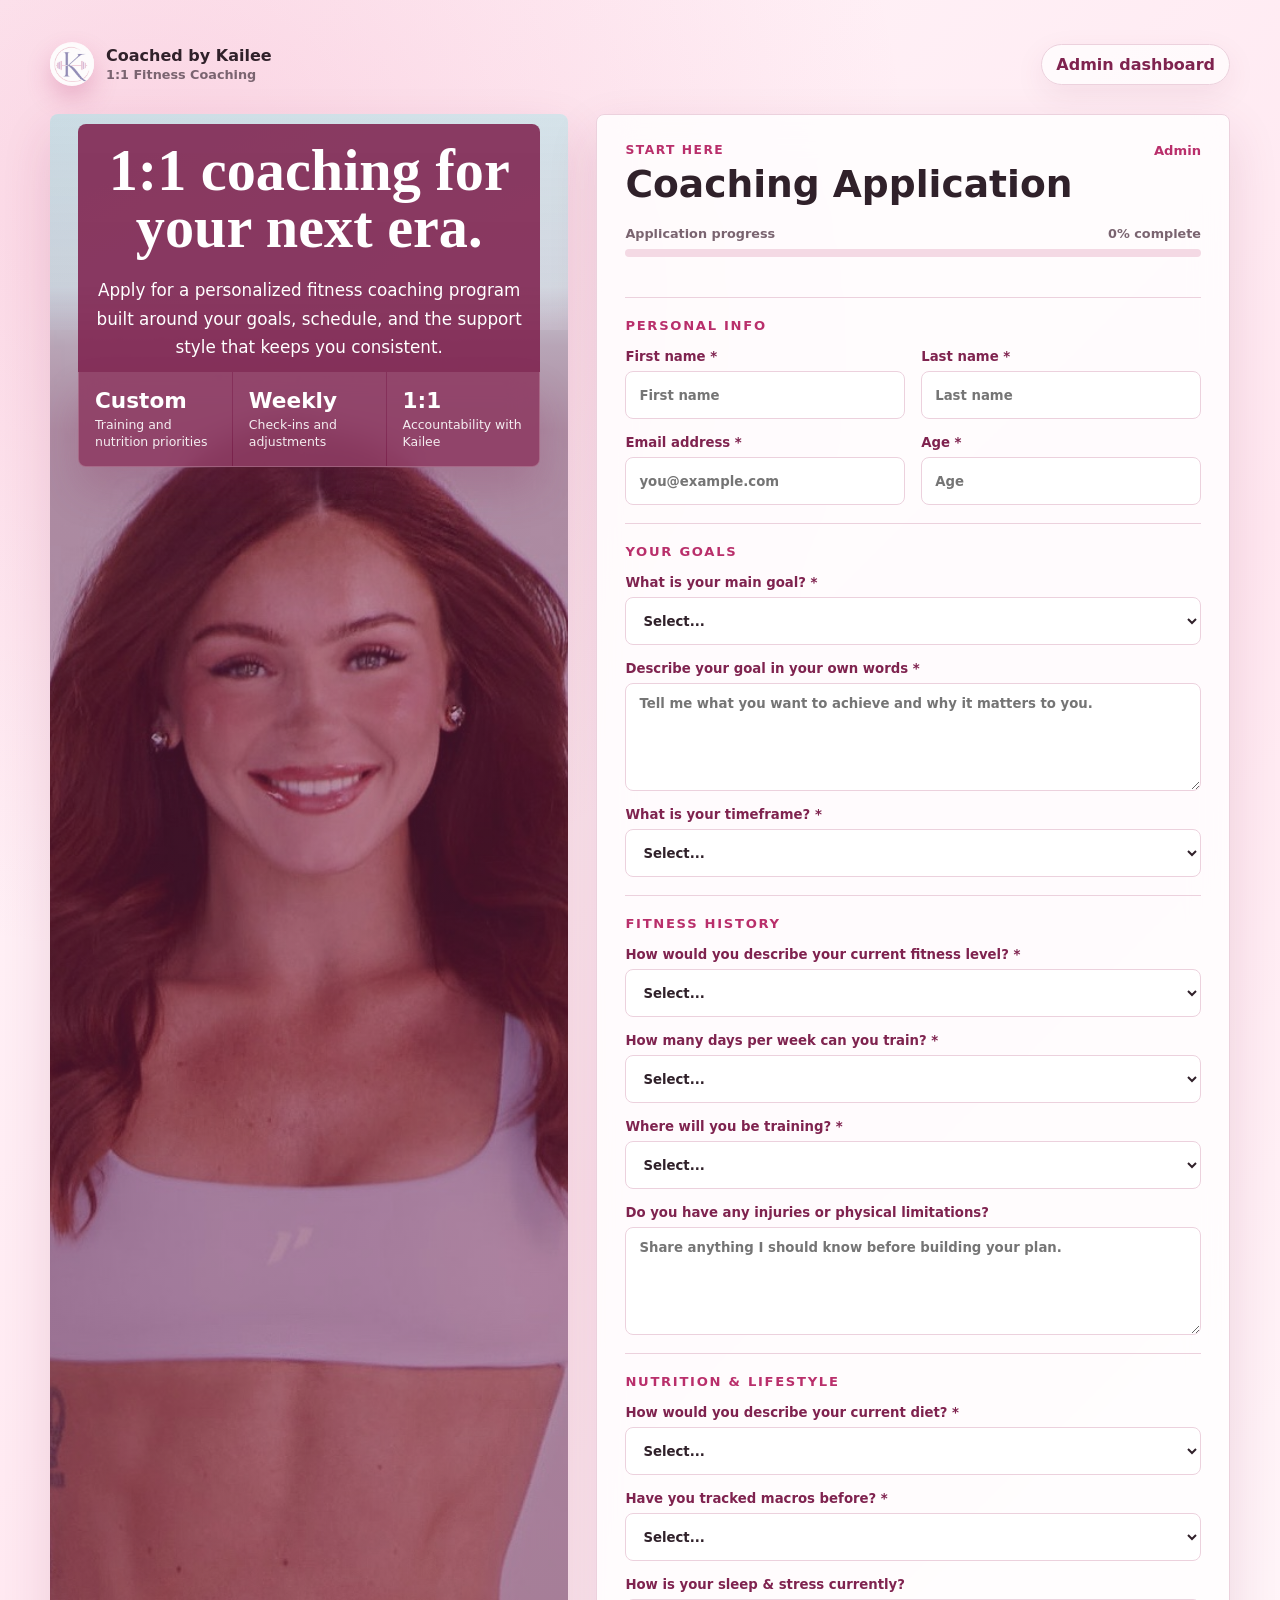
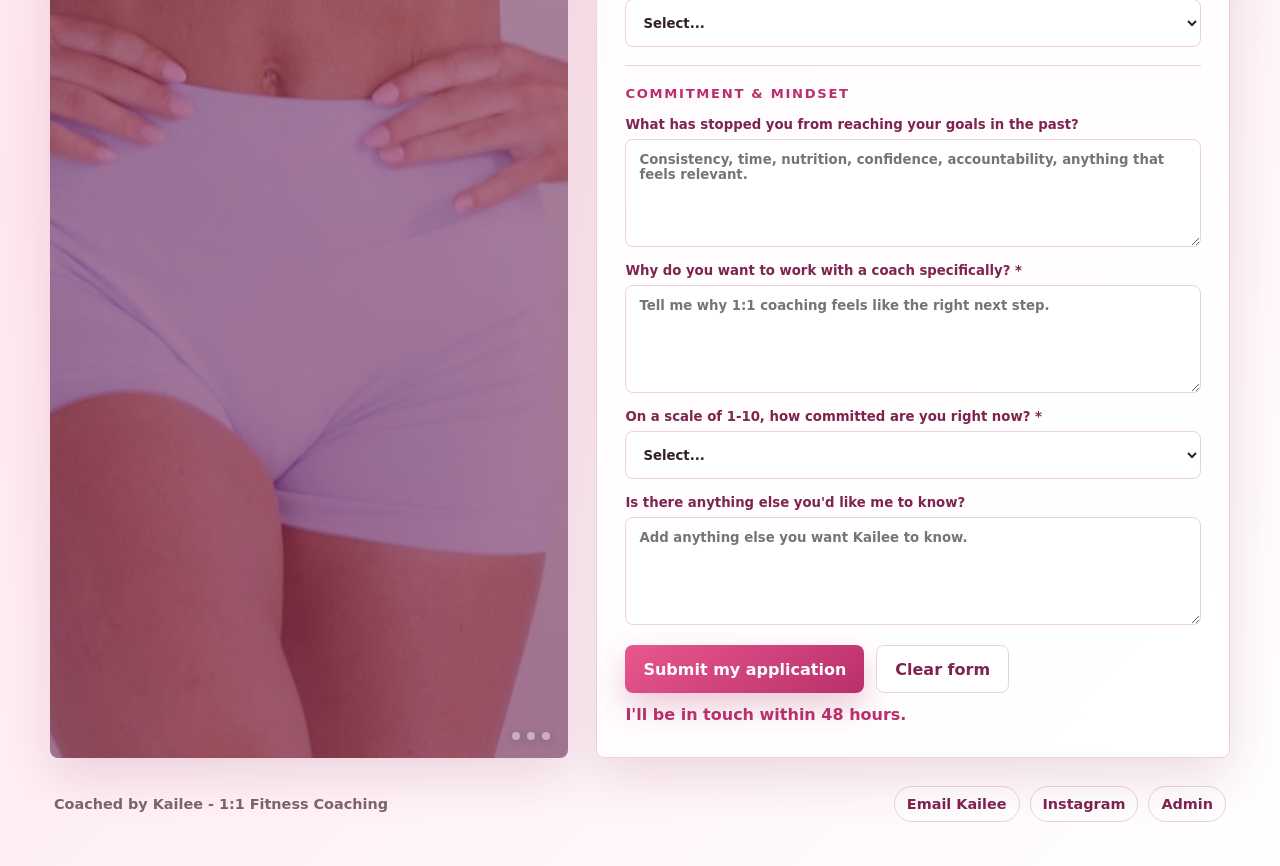
==== index.html @ aae5cdfd "Add Coached by Kailee logo" ====
<!doctype html>
<html lang="en">
  <head>
    <meta charset="utf-8">
    <meta name="viewport" content="width=device-width, initial-scale=1">
    <title>Coached by Kailee | 1:1 Coaching Application</title>
    <link rel="icon" type="image/png" href="assets/coached-by-kailee-logo.png">
    <style>
      :root {
        color-scheme: light;
        --ink: #30212a;
        --muted: #7a6470;
        --line: #ecd1dd;
        --paper: #fff8fb;
        --white: #ffffff;
        --petal: #ffe7f0;
        --pink: #e9578e;
        --rose: #b92f6b;
        --berry: #7f234f;
        --mint: #d8f2e6;
        --shadow: 0 20px 50px rgba(127, 35, 79, 0.14);
        --studio-bg: linear-gradient(145deg, #cbdce4 0%, #eef4f8 48%, #e8e7ec 100%);
        --sidebar-photo: url("23018F0E-C387-4765-A971-AF0089E464F9.jpeg");
      }

      * {
        box-sizing: border-box;
      }

      body {
        margin: 0;
        min-height: 100vh;
        color: var(--ink);
        font-family: Inter, ui-sans-serif, system-ui, -apple-system, BlinkMacSystemFont, "Segoe UI", sans-serif;
        background:
          radial-gradient(circle at 12% 8%, rgba(233, 87, 142, 0.22), transparent 30%),
          linear-gradient(135deg, #fff8fb 0%, #ffe7f0 48%, #fff 100%);
      }

      button,
      input,
      select,
      textarea {
        font: inherit;
      }

      button {
        cursor: pointer;
      }

      .shell {
        width: min(1180px, calc(100% - 32px));
        margin: 0 auto;
        padding: 28px 0 44px;
      }

      .topbar {
        display: flex;
        align-items: center;
        justify-content: space-between;
        gap: 16px;
        padding: 14px 0 28px;
      }

      .brand {
        display: flex;
        align-items: center;
        gap: 12px;
        font-weight: 800;
        letter-spacing: 0;
      }

      .brand-mark {
        width: 44px;
        height: 44px;
        border-radius: 50%;
        background: rgba(255, 255, 255, 0.82);
        box-shadow: 0 12px 24px rgba(185, 47, 107, 0.25);
        object-fit: contain;
      }

      .brand small {
        display: block;
        margin-top: 2px;
        color: var(--muted);
        font-size: 0.8rem;
        font-weight: 600;
      }

      .dashboard-link {
        display: inline-flex;
        align-items: center;
        text-decoration: none;
        border: 1px solid var(--line);
        border-radius: 999px;
        padding: 10px 14px;
        color: var(--berry);
        background: rgba(255, 255, 255, 0.72);
        font-weight: 700;
        box-shadow: 0 10px 30px rgba(127, 35, 79, 0.08);
      }

      .hero {
        display: grid;
        grid-template-columns: 0.9fr 1.1fr;
        gap: 28px;
        align-items: stretch;
      }

      .intro {
        position: relative;
        display: flex;
        min-height: 620px;
        flex-direction: column;
        justify-content: flex-start;
        align-items: stretch;
        overflow: hidden;
        border-radius: 8px;
        padding: 10px 28px 28px;
        color: white;
        background: var(--studio-bg);
        box-shadow: var(--shadow);
        --sidebar-copy-height: 244px;
      }

      .intro::before {
        position: absolute;
        inset: 0;
        z-index: 2;
        content: "";
        background:
          linear-gradient(
            rgba(127, 35, 79, 0) 0%,
            rgba(127, 35, 79, 0.08) calc(var(--sidebar-copy-height) - 72px),
            rgba(127, 35, 79, 0.3) calc(var(--sidebar-copy-height) - 12px),
            rgba(127, 35, 79, 0.44) calc(var(--sidebar-copy-height) + 72px),
            rgba(127, 35, 79, 0.56) 100%
          );
        pointer-events: none;
      }

      .sidebar-gallery {
        position: absolute;
        inset: calc(var(--sidebar-copy-height) - 28px) 0 0;
        z-index: 1;
        background:
          linear-gradient(to bottom, #e6eef3 0, rgba(230, 238, 243, 0.88) 34px, rgba(230, 238, 243, 0) 118px),
          var(--studio-bg);
      }

      .sidebar-gallery img {
        position: absolute;
        inset: 0;
        width: 100%;
        height: 100%;
        object-fit: cover;
        object-position: center center;
        display: block;
        opacity: 0;
        background: var(--studio-bg);
      }

      .sidebar-gallery img:nth-child(1) {
        object-fit: cover;
        object-position: center 62%;
        opacity: 1;
        animation: galleryFadeFirst 24s infinite;
      }

      .sidebar-gallery img:nth-child(2) {
        object-fit: cover;
        object-position: center 62%;
        animation: galleryFadeSecond 24s infinite;
      }

      .sidebar-gallery img:nth-child(3) {
        object-position: 68% center;
        animation: galleryFadeThird 24s infinite;
      }

      .slide-dots {
        position: absolute;
        right: 18px;
        bottom: 18px;
        z-index: 3;
        display: flex;
        gap: 7px;
      }

      .slide-dots span {
        width: 8px;
        height: 8px;
        border-radius: 999px;
        background: rgba(255, 255, 255, 0.42);
        box-shadow: 0 2px 8px rgba(48, 33, 42, 0.24);
      }

      .slide-dots span:nth-child(1) {
        animation: dotOne 24s infinite;
      }

      .slide-dots span:nth-child(2) {
        animation: dotTwo 24s infinite;
      }

      .slide-dots span:nth-child(3) {
        animation: dotThree 24s infinite;
      }

      @keyframes galleryFadeFirst {
        0%,
        30% {
          opacity: 1;
        }

        36%,
        96% {
          opacity: 0;
        }

        99%,
        100% {
          opacity: 1;
        }
      }

      @keyframes galleryFadeSecond {
        0%,
        30% {
          opacity: 0;
        }

        36%,
        62% {
          opacity: 1;
        }

        68%,
        100% {
          opacity: 0;
        }
      }

      @keyframes galleryFadeThird {
        0%,
        64% {
          opacity: 0;
        }

        70%,
        96% {
          opacity: 1;
        }

        99%,
        100% {
          opacity: 0;
        }
      }

      @keyframes dotOne {
        0%,
        30%,
        100% {
          background: white;
          transform: scale(1.2);
        }

        36%,
        96% {
          background: rgba(255, 255, 255, 0.42);
          transform: scale(1);
        }
      }

      @keyframes dotTwo {
        0%,
        30%,
        68%,
        100% {
          background: rgba(255, 255, 255, 0.42);
          transform: scale(1);
        }

        36%,
        62% {
          background: white;
          transform: scale(1.2);
        }
      }

      @keyframes dotThree {
        0%,
        64%,
        99%,
        100% {
          background: rgba(255, 255, 255, 0.42);
          transform: scale(1);
        }

        70%,
        96% {
          background: white;
          transform: scale(1.2);
        }
      }

      .intro > :not(.sidebar-gallery):not(.slide-dots) {
        position: relative;
        z-index: 3;
      }

      .intro-copy {
        width: 100%;
        margin: 0;
        border-radius: 8px 8px 0 0;
        padding: 18px 18px 10px;
        background: rgba(127, 35, 79, 0.88);
        opacity: 1;
        text-align: center;
      }

      .intro h1 {
        max-width: 500px;
        margin: 0 auto;
        font-family: Georgia, "Times New Roman", serif;
        font-size: clamp(2.15rem, 4.55vw, 4.35rem);
        line-height: 0.98;
        letter-spacing: 0;
      }

      .intro p {
        max-width: 520px;
        margin: 20px auto 0;
        font-size: 1.05rem;
        line-height: 1.7;
      }

      .intro-stat {
        display: grid;
        grid-template-columns: repeat(3, 1fr);
        gap: 1px;
        margin-top: 0;
        overflow: hidden;
        border: 1px solid rgba(255, 255, 255, 0.28);
        border-top: 0;
        border-radius: 0 0 8px 8px;
        background: rgba(127, 35, 79, 0.88);
        backdrop-filter: blur(14px);
        box-shadow: 0 24px 40px rgba(127, 35, 79, 0.2);
      }

      .intro-stat div {
        min-width: 0;
        padding: 16px;
        background: rgba(255, 255, 255, 0.1);
      }

      .intro-stat strong {
        display: block;
        font-size: 1.35rem;
      }

      .intro-stat span {
        display: block;
        margin-top: 4px;
        font-size: 0.78rem;
        line-height: 1.35;
        opacity: 0.9;
      }

      .panel {
        border: 1px solid var(--line);
        border-radius: 8px;
        background: rgba(255, 255, 255, 0.82);
        box-shadow: var(--shadow);
        backdrop-filter: blur(18px);
      }

      .form-panel {
        padding: 28px;
      }

      .panel-heading {
        display: flex;
        align-items: flex-start;
        justify-content: space-between;
        gap: 16px;
        margin-bottom: 22px;
      }

      h2 {
        margin: 0;
        font-size: clamp(1.6rem, 3vw, 2.35rem);
        line-height: 1.05;
        letter-spacing: 0;
      }

      .eyebrow {
        margin: 0 0 8px;
        color: var(--rose);
        font-size: 0.77rem;
        font-weight: 800;
        letter-spacing: 0.12em;
        text-transform: uppercase;
      }

      .count-pill {
        min-width: 96px;
        border-radius: 999px;
        padding: 10px 12px;
        color: var(--berry);
        background: var(--petal);
        text-align: center;
        font-size: 0.85rem;
        font-weight: 800;
        white-space: nowrap;
      }

      .admin-link {
        color: var(--rose);
        font-size: 0.82rem;
        font-weight: 850;
        text-decoration: none;
      }

      .admin-link:hover,
      .admin-link:focus-visible {
        color: var(--berry);
        outline: none;
      }

      .progress-wrap {
        display: grid;
        gap: 8px;
        margin-bottom: 22px;
      }

      .progress-meta {
        display: flex;
        align-items: center;
        justify-content: space-between;
        gap: 12px;
        color: var(--muted);
        font-size: 0.8rem;
        font-weight: 800;
      }

      .progress-track {
        overflow: hidden;
        height: 8px;
        border-radius: 999px;
        background: #f4d9e4;
      }

      .progress-fill {
        width: 0%;
        height: 100%;
        border-radius: inherit;
        background: linear-gradient(145deg, var(--pink), var(--berry));
        transition: width 0.2s ease;
      }

      form {
        display: grid;
        gap: 18px;
      }

      .grid {
        display: grid;
        grid-template-columns: repeat(2, minmax(0, 1fr));
        gap: 16px;
      }

      label {
        display: grid;
        gap: 7px;
        color: var(--berry);
        font-size: 0.83rem;
        font-weight: 800;
      }

      fieldset {
        display: grid;
        gap: 7px;
        min-width: 0;
        margin: 0;
        border: 0;
        padding: 0;
      }

      legend {
        padding: 0;
        color: var(--berry);
        font-size: 0.83rem;
        font-weight: 800;
      }

      input,
      select,
      textarea {
        width: 100%;
        min-height: 48px;
        border: 1px solid var(--line);
        border-radius: 8px;
        padding: 12px 13px;
        color: var(--ink);
        background: rgba(255, 255, 255, 0.92);
        outline: none;
        transition: border-color 0.18s ease, box-shadow 0.18s ease, background 0.18s ease;
      }

      textarea {
        min-height: 108px;
        resize: vertical;
      }

      input:focus,
      select:focus,
      textarea:focus {
        border-color: var(--pink);
        background: white;
        box-shadow: 0 0 0 4px rgba(233, 87, 142, 0.14);
      }

      .field-wide {
        grid-column: 1 / -1;
      }

      .form-section {
        display: grid;
        gap: 16px;
        border-top: 1px solid var(--line);
        padding-top: 20px;
      }

      .form-section:first-child {
        border-top: 0;
        padding-top: 0;
      }

      .section-title {
        margin: 0;
        color: var(--rose);
        font-size: 0.82rem;
        font-weight: 900;
        letter-spacing: 0.13em;
        text-transform: uppercase;
      }

      .helper {
        margin-top: -2px;
        color: var(--muted);
        font-size: 0.78rem;
        font-weight: 650;
        line-height: 1.45;
      }

      .choices {
        display: grid;
        grid-template-columns: repeat(3, minmax(0, 1fr));
        gap: 10px;
      }

      .choice {
        position: relative;
      }

      .choice input {
        position: absolute;
        opacity: 0;
        pointer-events: none;
      }

      .choice span {
        display: flex;
        min-height: 48px;
        align-items: center;
        justify-content: center;
        border: 1px solid var(--line);
        border-radius: 8px;
        padding: 10px;
        color: var(--muted);
        background: white;
        text-align: center;
        font-size: 0.9rem;
        font-weight: 800;
      }

      .choice input:checked + span {
        border-color: var(--pink);
        color: var(--berry);
        background: var(--petal);
        box-shadow: inset 0 0 0 1px var(--pink);
      }

      .actions {
        display: flex;
        flex-wrap: wrap;
        align-items: center;
        gap: 12px;
        margin-top: 2px;
      }

      .primary,
      .secondary,
      .danger {
        display: inline-flex;
        min-height: 48px;
        align-items: center;
        justify-content: center;
        border-radius: 8px;
        padding: 0 18px;
        font-weight: 850;
      }

      .primary {
        border: 0;
        color: white;
        background: linear-gradient(145deg, var(--pink), var(--rose));
        box-shadow: 0 14px 30px rgba(185, 47, 107, 0.25);
      }

      .secondary {
        border: 1px solid var(--line);
        color: var(--berry);
        background: white;
      }

      .danger {
        border: 1px solid #efb8c8;
        color: #9b1b49;
        background: #fff0f5;
      }

      .status {
        min-height: 24px;
        color: var(--rose);
        font-weight: 800;
      }

      .success-box {
        display: none;
        border: 1px solid #b9e6cd;
        border-radius: 8px;
        padding: 20px;
        color: #2f6148;
        background: #effaf4;
        font-weight: 800;
        line-height: 1.5;
      }

      .success-box.is-visible {
        display: block;
      }

      .success-box h3 {
        margin: 0 0 8px;
        color: #214c37;
        font-size: 1.35rem;
      }

      .success-box p {
        margin: 0 0 14px;
      }

      .form-panel form.is-submitted .progress-wrap,
      .form-panel form.is-submitted .form-section,
      .form-panel form.is-submitted .actions,
      .form-panel form.is-submitted .mobile-submit {
        display: none;
      }

      .mobile-submit {
        display: none;
      }

      .tracker {
        margin-top: 30px;
        padding: 24px;
      }

      .tracker-head {
        display: flex;
        flex-wrap: wrap;
        align-items: center;
        justify-content: space-between;
        gap: 14px;
        margin-bottom: 16px;
      }

      .table-wrap {
        overflow-x: auto;
        border: 1px solid var(--line);
        border-radius: 8px;
        background: white;
      }

      table {
        width: 100%;
        min-width: 820px;
        border-collapse: collapse;
      }

      th,
      td {
        border-bottom: 1px solid var(--line);
        padding: 13px 14px;
        text-align: left;
        vertical-align: top;
      }

      th {
        color: var(--berry);
        background: #fff2f7;
        font-size: 0.78rem;
        letter-spacing: 0.08em;
        text-transform: uppercase;
      }

      td {
        color: var(--muted);
        font-size: 0.92rem;
      }

      td strong {
        color: var(--ink);
      }

      tr:last-child td {
        border-bottom: 0;
      }

      .empty {
        padding: 26px;
        color: var(--muted);
        text-align: center;
      }

      .tag {
        display: inline-flex;
        align-items: center;
        border-radius: 999px;
        padding: 5px 9px;
        color: #2f6148;
        background: var(--mint);
        font-size: 0.78rem;
        font-weight: 800;
      }

      .site-footer {
        display: flex;
        flex-wrap: wrap;
        align-items: center;
        justify-content: space-between;
        gap: 14px;
        padding: 28px 4px 0;
        color: var(--muted);
        font-size: 0.9rem;
        font-weight: 650;
      }

      .footer-links {
        display: flex;
        flex-wrap: wrap;
        gap: 10px;
      }

      .footer-links a {
        border: 1px solid var(--line);
        border-radius: 999px;
        padding: 9px 12px;
        color: var(--berry);
        background: rgba(255, 255, 255, 0.72);
        text-decoration: none;
        font-weight: 800;
      }

      .footer-links a:hover,
      .footer-links a:focus-visible {
        border-color: var(--pink);
        background: var(--petal);
        outline: none;
      }

      @media (max-width: 920px) {
        .hero {
          grid-template-columns: 1fr;
        }

        .intro {
          min-height: 520px;
          background-position: center top;
        }
      }

      @media (max-width: 680px) {
        .shell {
          width: min(100% - 22px, 1180px);
          padding-top: 16px;
        }

        .topbar,
        .panel-heading {
          align-items: stretch;
          flex-direction: column;
        }

        .intro,
        .form-panel,
        .tracker {
          padding: 20px;
        }

        .intro {
          min-height: 660px;
          padding: 10px 14px 16px;
          --sidebar-copy-height: 126px;
        }

        .intro::before {
          background:
            linear-gradient(
              rgba(127, 35, 79, 0) 0%,
              rgba(127, 35, 79, 0.1) calc(var(--sidebar-copy-height) - 64px),
              rgba(127, 35, 79, 0.32) calc(var(--sidebar-copy-height) - 8px),
              rgba(127, 35, 79, 0.44) calc(var(--sidebar-copy-height) + 74px),
              rgba(127, 35, 79, 0.56) 100%
            );
        }

        .sidebar-gallery {
          inset: var(--sidebar-copy-height) 0 0;
        }

        .sidebar-gallery img:nth-child(1),
        .sidebar-gallery img:nth-child(2) {
          object-position: center 58%;
        }

        .sidebar-gallery img:nth-child(3) {
          object-position: 68% center;
        }

        .intro h1 {
          font-size: clamp(1.35rem, 6.8vw, 1.9rem);
        }

        .intro p {
          display: none;
        }

        .intro-copy {
          padding: 10px 10px 8px;
        }

        .intro-stat {
          grid-template-columns: repeat(3, minmax(0, 1fr));
        }

        .intro-stat div {
          padding: 6px 5px;
        }

        .intro-stat strong {
          font-size: 0.82rem;
        }

        .intro-stat span {
          font-size: 0.54rem;
          line-height: 1.25;
        }

        .grid,
        .choices {
          grid-template-columns: 1fr;
        }

        .dashboard-link,
        .primary,
        .secondary,
        .danger {
          width: 100%;
        }

        .actions {
          align-items: stretch;
          flex-direction: column;
          margin-bottom: 0;
          padding-bottom: 132px;
        }

        .actions .primary {
          display: none;
        }

        .mobile-submit {
          position: fixed;
          right: 12px;
          bottom: 12px;
          left: 12px;
          z-index: 20;
          display: block;
          border: 1px solid rgba(255, 255, 255, 0.68);
          border-radius: 8px;
          padding: 10px;
          background: rgba(255, 248, 251, 0.88);
          box-shadow: 0 18px 40px rgba(127, 35, 79, 0.24);
          backdrop-filter: blur(16px);
        }

        .mobile-submit .primary {
          width: 100%;
        }

        body {
          padding-bottom: 128px;
        }
      }
    </style>
  </head>
  <body>
    <main class="shell">
      <header class="topbar">
        <div class="brand" aria-label="Coached by Kailee">
          <img class="brand-mark" src="assets/coached-by-kailee-logo.png" alt="">
          <div>
            Coached by Kailee
            <small>1:1 Fitness Coaching</small>
          </div>
        </div>
        <a class="dashboard-link" href="https://coachedbykailee.com/admin.html">Admin dashboard</a>
      </header>

      <section class="hero">
        <div class="intro">
          <div class="sidebar-gallery" aria-hidden="true">
            <img src="23018F0E-C387-4765-A971-AF0089E464F9.jpeg?v=4" alt="">
            <img src="B91FA611-296E-4251-AECA-33967FCD6DC5.JPG?v=4" alt="">
            <img src="18431ACF-DB34-4725-9BEA-4AE688268D74.jpeg?v=4" alt="">
          </div>
          <div class="slide-dots" aria-hidden="true">
            <span></span>
            <span></span>
            <span></span>
          </div>
          <div class="intro-copy">
            <h1>1:1 coaching for your next era.</h1>
            <p>
              Apply for a personalized fitness coaching program built around your goals,
              schedule, and the support style that keeps you consistent.
            </p>
          </div>

          <div class="intro-stat" aria-label="Program highlights">
            <div>
              <strong>Custom</strong>
              <span>Training and nutrition priorities</span>
            </div>
            <div>
              <strong>Weekly</strong>
              <span>Check-ins and adjustments</span>
            </div>
            <div>
              <strong>1:1</strong>
              <span>Accountability with Kailee</span>
            </div>
          </div>
        </div>

        <section class="panel form-panel" aria-labelledby="form-title">
          <div class="panel-heading">
            <div>
              <p class="eyebrow">Start here</p>
              <h2 id="form-title">Coaching Application</h2>
            </div>
            <a class="admin-link" href="https://coachedbykailee.com/admin.html">Admin</a>
          </div>

          <form id="application-form">
            <div class="success-box" data-success>
              <h3>Application received.</h3>
              <p>Thank you for applying. Kailee will review your application and be in touch within 48 hours.</p>
              <button class="secondary" type="button" data-new-application>Submit another application</button>
            </div>

            <div class="progress-wrap" aria-label="Application completion">
              <div class="progress-meta">
                <span>Application progress</span>
                <span data-progress-label>0% complete</span>
              </div>
              <div class="progress-track" aria-hidden="true">
                <div class="progress-fill" data-progress-fill></div>
              </div>
            </div>

            <section class="form-section" aria-labelledby="personal-info">
              <h3 class="section-title" id="personal-info">Personal info</h3>
              <div class="grid">
                <label>
                  First name *
                  <input name="firstName" autocomplete="given-name" required placeholder="First name">
                </label>
                <label>
                  Last name *
                  <input name="lastName" autocomplete="family-name" required placeholder="Last name">
                </label>
                <label>
                  Email address *
                  <input name="email" type="email" autocomplete="email" required placeholder="you@example.com">
                </label>
                <label>
                  Age *
                  <input name="age" type="number" min="13" max="100" required placeholder="Age">
                </label>
              </div>
            </section>

            <section class="form-section" aria-labelledby="your-goals">
              <h3 class="section-title" id="your-goals">Your goals</h3>
              <label>
                What is your main goal? *
                <select name="mainGoal" required>
                  <option value="">Select...</option>
                  <option>Build muscle & tone up</option>
                  <option>Lose body fat</option>
                  <option>Body recomposition</option>
                  <option>Improve overall fitness & health</option>
                  <option>Other</option>
                </select>
              </label>

              <label>
                Describe your goal in your own words *
                <textarea name="goalDescription" required placeholder="Tell me what you want to achieve and why it matters to you."></textarea>
              </label>

              <label>
                What is your timeframe? *
                <select name="timeframe" required>
                  <option value="">Select...</option>
                  <option>1-3 months</option>
                  <option>3-6 months</option>
                  <option>6-12 months</option>
                  <option>Long-term lifestyle change</option>
                </select>
              </label>
            </section>

            <section class="form-section" aria-labelledby="fitness-history">
              <h3 class="section-title" id="fitness-history">Fitness history</h3>
              <label>
                How would you describe your current fitness level? *
                <select name="fitnessLevel" required>
                  <option value="">Select...</option>
                  <option>Complete beginner</option>
                  <option>Some experience (less than 1 year)</option>
                  <option>Intermediate (1-3 years)</option>
                  <option>Advanced (3+ years)</option>
                </select>
              </label>

              <label>
                How many days per week can you train? *
                <select name="trainingDays" required>
                  <option value="">Select...</option>
                  <option>2 days</option>
                  <option>3 days</option>
                  <option>4 days</option>
                  <option>5 days</option>
                  <option>6+ days</option>
                </select>
              </label>

              <label>
                Where will you be training? *
                <select name="trainingLocation" required>
                  <option value="">Select...</option>
                  <option>Gym</option>
                  <option>Home (with equipment)</option>
                  <option>Home (no equipment)</option>
                  <option>Mix of gym & home</option>
                </select>
              </label>

              <label>
                Do you have any injuries or physical limitations?
                <textarea name="limitations" placeholder="Share anything I should know before building your plan."></textarea>
              </label>
            </section>

            <section class="form-section" aria-labelledby="nutrition-lifestyle">
              <h3 class="section-title" id="nutrition-lifestyle">Nutrition & lifestyle</h3>
              <label>
                How would you describe your current diet? *
                <select name="diet" required>
                  <option value="">Select...</option>
                  <option>No restrictions</option>
                  <option>Vegetarian</option>
                  <option>Vegan</option>
                  <option>Gluten free</option>
                  <option>Other dietary restrictions</option>
                </select>
              </label>

              <label>
                Have you tracked macros before? *
                <select name="macros" required>
                  <option value="">Select...</option>
                  <option>Yes, I'm comfortable with it</option>
                  <option>I've tried but need guidance</option>
                  <option>No, never tried it</option>
                </select>
              </label>

              <label>
                How is your sleep & stress currently?
                <select name="sleepStress">
                  <option value="">Select...</option>
                  <option>Great - well rested & low stress</option>
                  <option>Average - could be better</option>
                  <option>Poor - sleep deprived or high stress</option>
                </select>
              </label>
            </section>

            <section class="form-section" aria-labelledby="commitment-mindset">
              <h3 class="section-title" id="commitment-mindset">Commitment & mindset</h3>
              <label>
                What has stopped you from reaching your goals in the past?
                <textarea name="pastObstacles" placeholder="Consistency, time, nutrition, confidence, accountability, anything that feels relevant."></textarea>
              </label>

              <label>
                Why do you want to work with a coach specifically? *
                <textarea name="coachReason" required placeholder="Tell me why 1:1 coaching feels like the right next step."></textarea>
              </label>

              <label>
                On a scale of 1-10, how committed are you right now? *
                <select name="commitment" required>
                  <option value="">Select...</option>
                  <option>10 - fully committed, ready to go</option>
                  <option>8-9 - very committed</option>
                  <option>6-7 - motivated but have some doubts</option>
                  <option>Below 6 - still considering</option>
                </select>
              </label>

              <label>
                Is there anything else you'd like me to know?
                <textarea name="additionalNotes" placeholder="Add anything else you want Kailee to know."></textarea>
              </label>
            </section>

            <div class="actions">
              <button class="primary" type="submit">Submit my application</button>
              <button class="secondary" type="reset">Clear form</button>
              <span class="status" role="status" aria-live="polite">I'll be in touch within 48 hours.</span>
            </div>

            <div class="mobile-submit">
              <button class="primary" type="submit">Submit my application</button>
            </div>
          </form>
        </section>
      </section>

      <footer class="site-footer">
        <span>Coached by Kailee - 1:1 Fitness Coaching</span>
        <div class="footer-links">
          <a href="mailto:Kailee.Mcdonald05@gmail.com?subject=Coached%20by%20Kailee%20Application">Email Kailee</a>
          <a href="https://www.instagram.com/kaileekmcdonald/" target="_blank" rel="noopener noreferrer">Instagram</a>
          <a href="https://coachedbykailee.com/admin.html">Admin</a>
        </div>
      </footer>
    </main>

    <script>
      const supabaseUrl = "https://ibpdrosleqwixhojkgzi.supabase.co";
      const supabaseKey = "eyJhbGciOiJIUzI1NiIsInR5cCI6IkpXVCJ9.eyJpc3MiOiJzdXBhYmFzZSIsInJlZiI6ImlicGRyb3NsZXF3aXhob2prZ3ppIiwicm9sZSI6ImFub24iLCJpYXQiOjE3ODAyMjUxOTAsImV4cCI6MjA5NTgwMTE5MH0.k5rcH3I8Eoi8K85d7qFNMeiX0blvUGFHQBWPPYJJlcY";
      const form = document.querySelector("#application-form");
      const statusText = document.querySelector(".status");
      const successBox = document.querySelector("[data-success]");
      const submitButtons = form.querySelectorAll('button[type="submit"]');
      const progressFill = document.querySelector("[data-progress-fill]");
      const progressLabel = document.querySelector("[data-progress-label]");
      const newApplicationButton = document.querySelector("[data-new-application]");
      const submissionEndpoint = "https://formsubmit.co/ajax/Kailee.Mcdonald05@gmail.com";

      const fields = [
        "firstName",
        "lastName",
        "email",
        "age",
        "mainGoal",
        "goalDescription",
        "timeframe",
        "fitnessLevel",
        "trainingDays",
        "trainingLocation",
        "limitations",
        "diet",
        "macros",
        "sleepStress",
        "pastObstacles",
        "coachReason",
        "commitment",
        "additionalNotes"
      ];

      function applicantName(application) {
        return `${application.firstName || ""} ${application.lastName || ""}`.trim() || application.name || "";
      }

      function updateProgress() {
        const requiredFields = Array.from(form.querySelectorAll("[required]"));
        const completedFields = requiredFields.filter((field) => {
          if (field.type === "radio") {
            return form.querySelector(`[name="${field.name}"]:checked`);
          }

          return field.value.trim() !== "";
        });
        const percent = requiredFields.length
          ? Math.round((completedFields.length / requiredFields.length) * 100)
          : 0;

        progressFill.style.width = `${percent}%`;
        progressLabel.textContent = `${percent}% complete`;
      }

      function toDatabaseApplication(application) {
        return {
          first_name: application.firstName.trim(),
          last_name: application.lastName.trim(),
          email: application.email.trim().toLowerCase(),
          age: Number(application.age),
          main_goal: application.mainGoal,
          goal_description: application.goalDescription,
          timeframe: application.timeframe,
          fitness_level: application.fitnessLevel,
          training_days: application.trainingDays,
          training_location: application.trainingLocation,
          limitations: application.limitations,
          diet: application.diet,
          macros: application.macros,
          sleep_stress: application.sleepStress,
          past_obstacles: application.pastObstacles,
          coach_reason: application.coachReason,
          commitment: application.commitment,
          additional_notes: application.additionalNotes
        };
      }

      async function saveDatabaseApplication(application) {
        const response = await fetch(`${supabaseUrl}/rest/v1/coaching_applications`, {
          method: "POST",
          headers: {
            apikey: supabaseKey,
            Authorization: `Bearer ${supabaseKey}`,
            "Content-Type": "application/json",
            Prefer: "return=minimal"
          },
          body: JSON.stringify(toDatabaseApplication(application))
        });

        if (!response.ok) {
          throw new Error(await response.text());
        }
      }

      async function sendExternalApplication(application) {
        const payload = {
          _subject: `New Coached by Kailee application - ${applicantName(application)}`,
          _template: "table",
          _captcha: "false",
          ...application
        };

        const response = await fetch(submissionEndpoint, {
          method: "POST",
          headers: {
            "Content-Type": "application/json",
            Accept: "application/json"
          },
          body: JSON.stringify(payload)
        });

        if (!response.ok) {
          throw new Error("External submission failed");
        }
      }

      form.addEventListener("submit", async (event) => {
        event.preventDefault();
        const data = new FormData(form);
        const application = Object.fromEntries(fields.map((field) => [field, data.get(field) || ""]));
        application.submittedAt = new Date().toLocaleString([], {
          year: "numeric",
          month: "short",
          day: "numeric",
          hour: "numeric",
          minute: "2-digit"
        });

        statusText.textContent = "Saving application...";
        submitButtons.forEach((button) => {
          button.disabled = true;
        });

        try {
          await saveDatabaseApplication(application);
          statusText.textContent = "Application saved.";
        } catch {
          statusText.textContent = "Something went wrong saving your application. Please try again.";
          submitButtons.forEach((button) => {
            button.disabled = false;
          });
          return;
        }

        try {
          await sendExternalApplication(application);
        } catch {
          statusText.textContent = "Application saved. Email delivery may need activation.";
        } finally {
          submitButtons.forEach((button) => {
            button.disabled = false;
          });
        }

        form.reset();
        updateProgress();
        form.classList.add("is-submitted");
        successBox.classList.add("is-visible");
        successBox.scrollIntoView({ behavior: "smooth", block: "center" });
      });

      form.addEventListener("reset", () => {
        statusText.textContent = "I'll be in touch within 48 hours.";
        successBox.classList.remove("is-visible");
        form.classList.remove("is-submitted");
        setTimeout(updateProgress, 0);
      });

      form.addEventListener("input", updateProgress);
      form.addEventListener("change", updateProgress);

      newApplicationButton.addEventListener("click", () => {
        form.classList.remove("is-submitted");
        successBox.classList.remove("is-visible");
        statusText.textContent = "I'll be in touch within 48 hours.";
        updateProgress();
      });

      updateProgress();
    </script>
  </body>
</html>
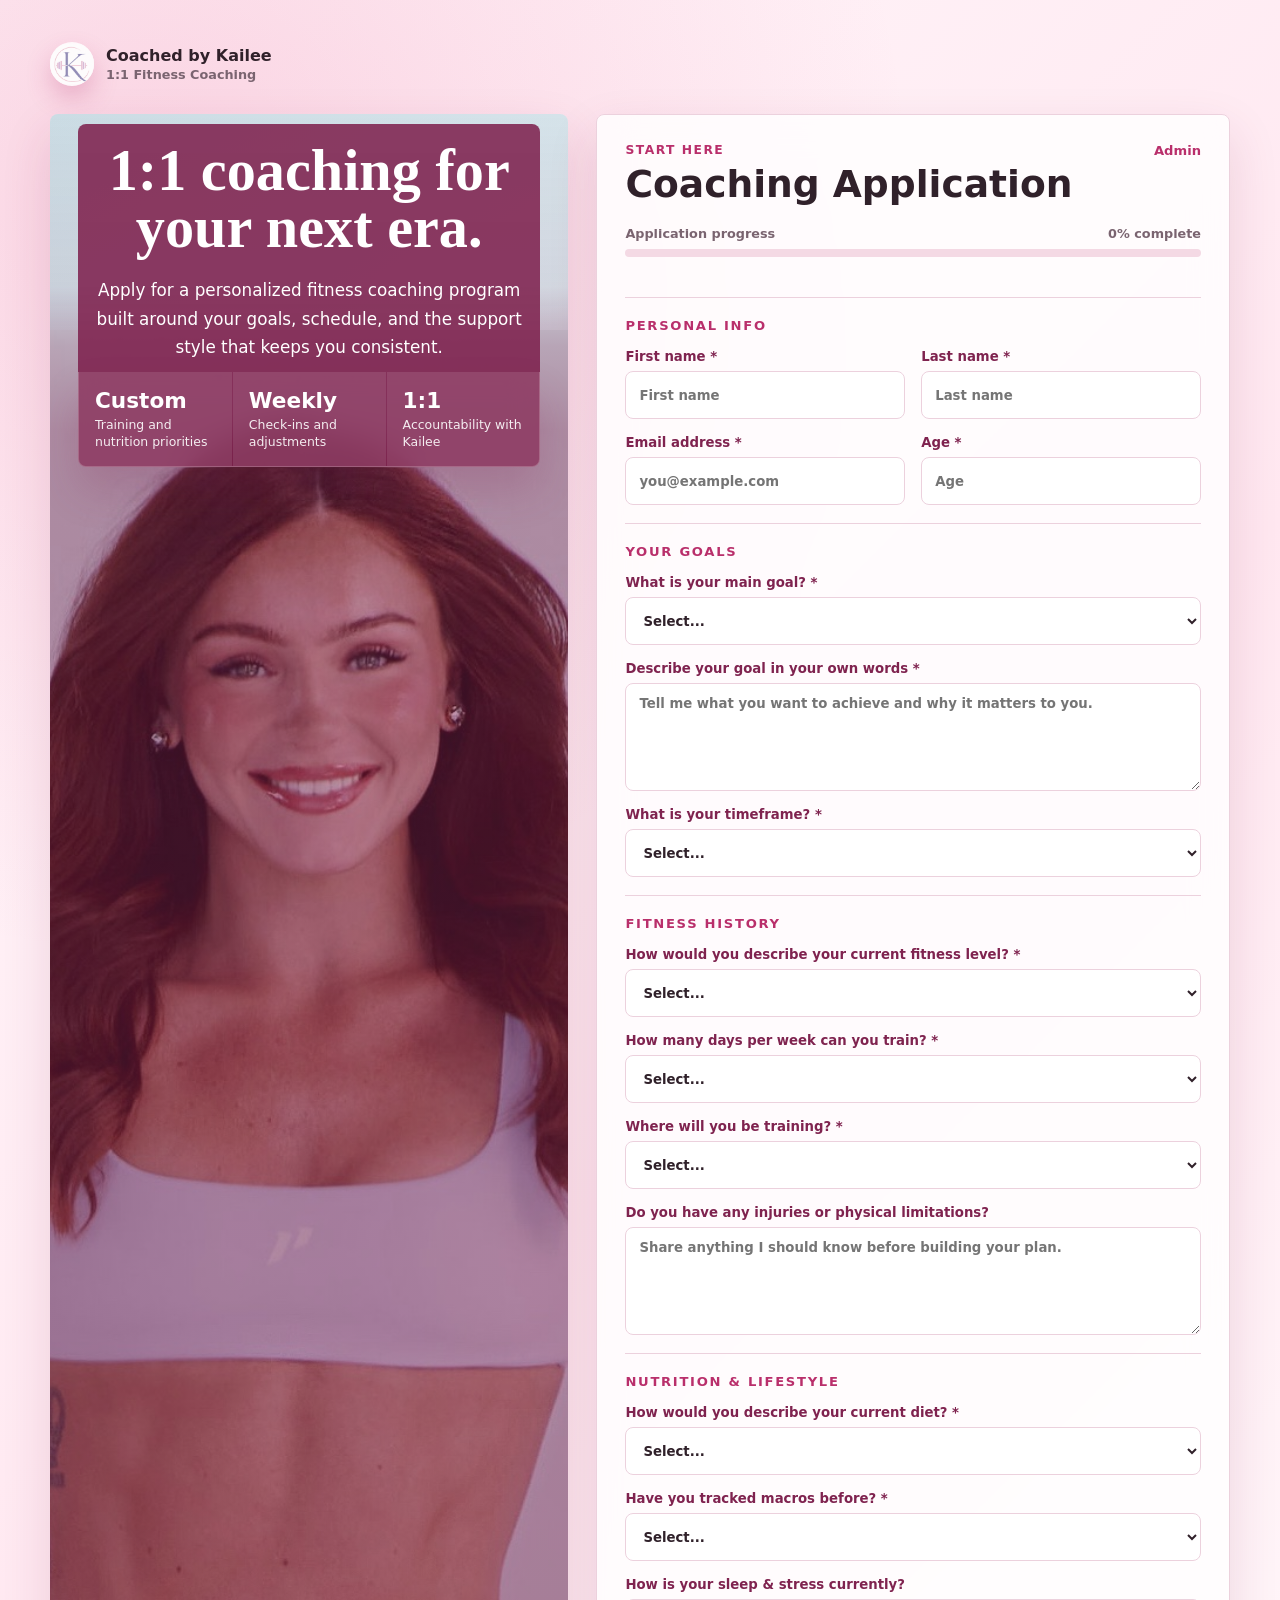
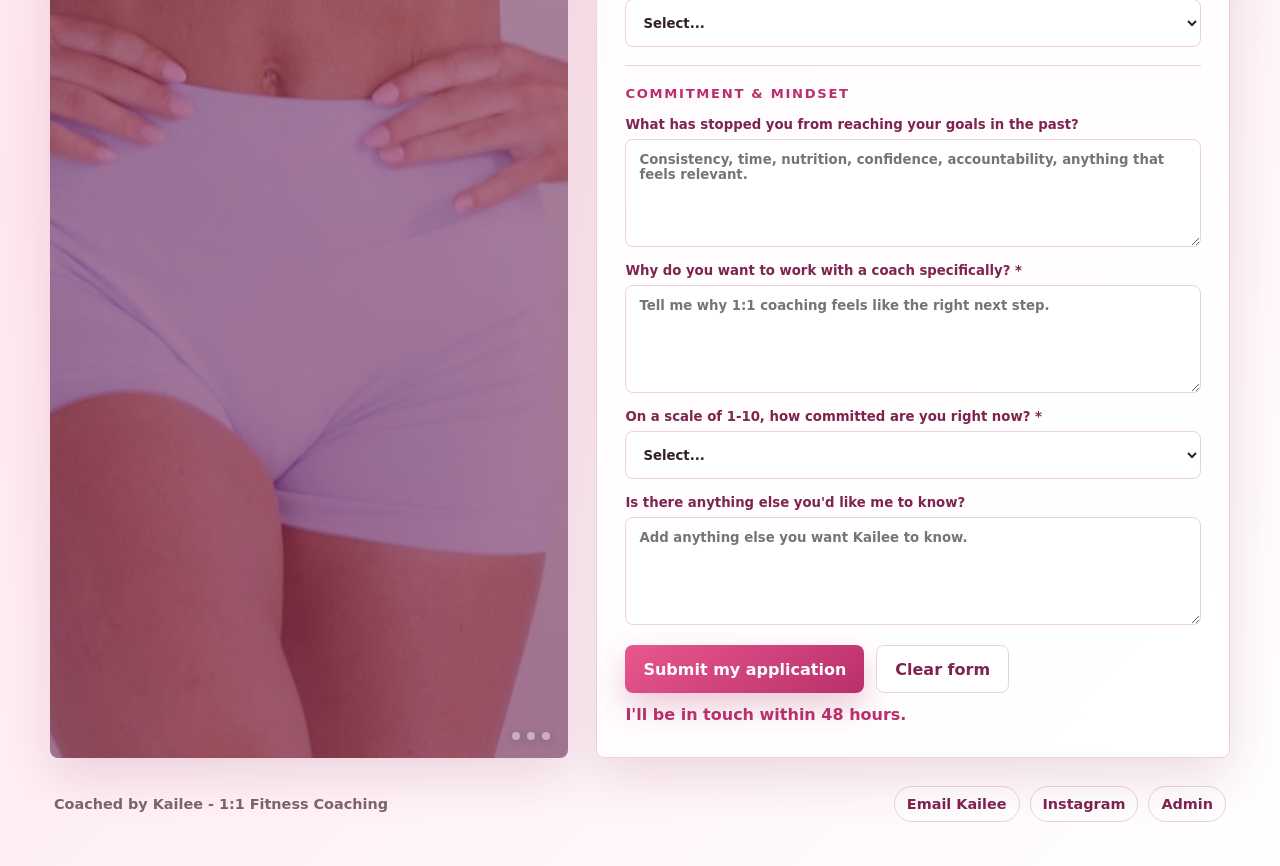
==== commit a83661f6: "Remove top admin dashboard link" ====
--- a/index.html
+++ b/index.html
@@ -87,19 +87,6 @@
         font-weight: 600;
       }
 
-      .dashboard-link {
-        display: inline-flex;
-        align-items: center;
-        text-decoration: none;
-        border: 1px solid var(--line);
-        border-radius: 999px;
-        padding: 10px 14px;
-        color: var(--berry);
-        background: rgba(255, 255, 255, 0.72);
-        font-weight: 700;
-        box-shadow: 0 10px 30px rgba(127, 35, 79, 0.08);
-      }
-
       .hero {
         display: grid;
         grid-template-columns: 0.9fr 1.1fr;
@@ -876,7 +863,6 @@
           grid-template-columns: 1fr;
         }
 
-        .dashboard-link,
         .primary,
         .secondary,
         .danger {
@@ -929,7 +915,6 @@
             <small>1:1 Fitness Coaching</small>
           </div>
         </div>
-        <a class="dashboard-link" href="https://coachedbykailee.com/admin.html">Admin dashboard</a>
       </header>
 
       <section class="hero">
@@ -1169,7 +1154,7 @@
       <footer class="site-footer">
         <span>Coached by Kailee - 1:1 Fitness Coaching</span>
         <div class="footer-links">
-          <a href="mailto:Kailee.Mcdonald05@gmail.com?subject=Coached%20by%20Kailee%20Application">Email Kailee</a>
+          <a href="mailto:kailee.mcdonald@coachedbykailee.com?subject=Coached%20by%20Kailee%20Application">Email Kailee</a>
           <a href="https://www.instagram.com/kaileekmcdonald/" target="_blank" rel="noopener noreferrer">Instagram</a>
           <a href="https://coachedbykailee.com/admin.html">Admin</a>
         </div>
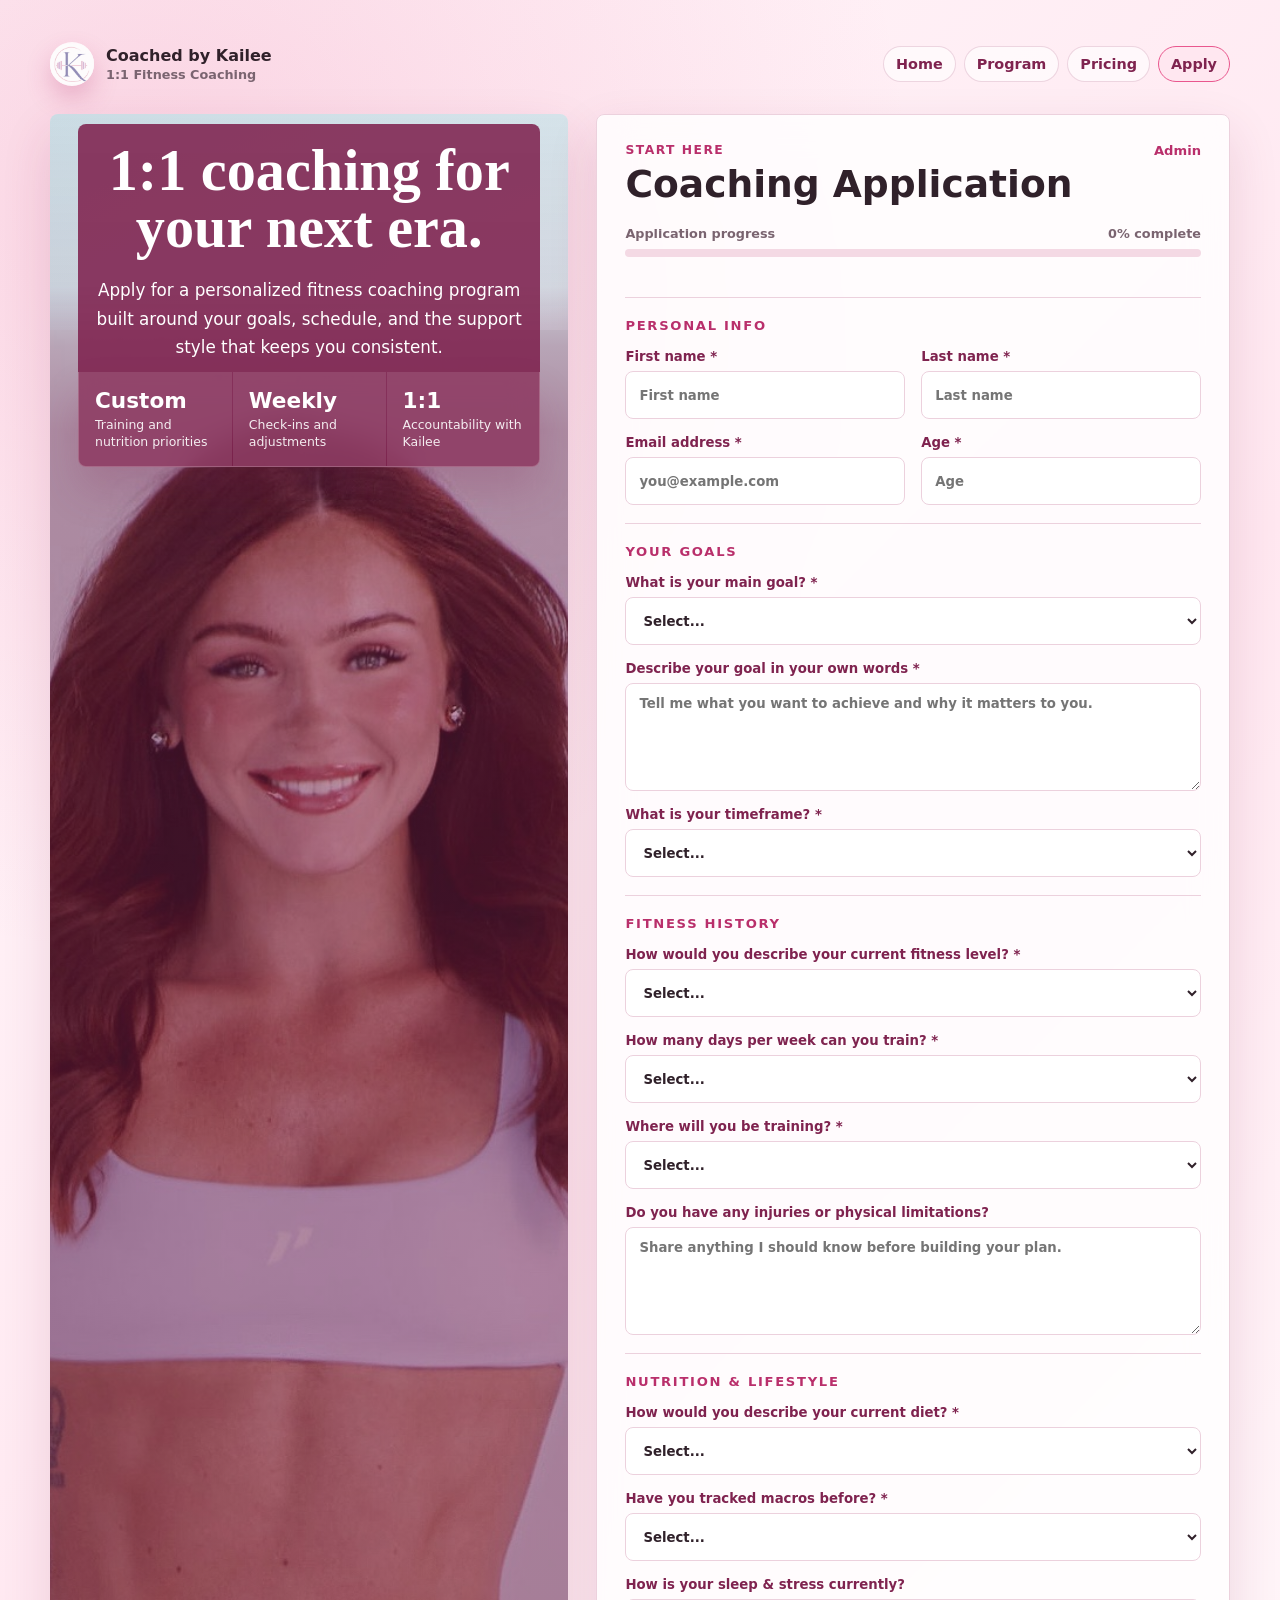
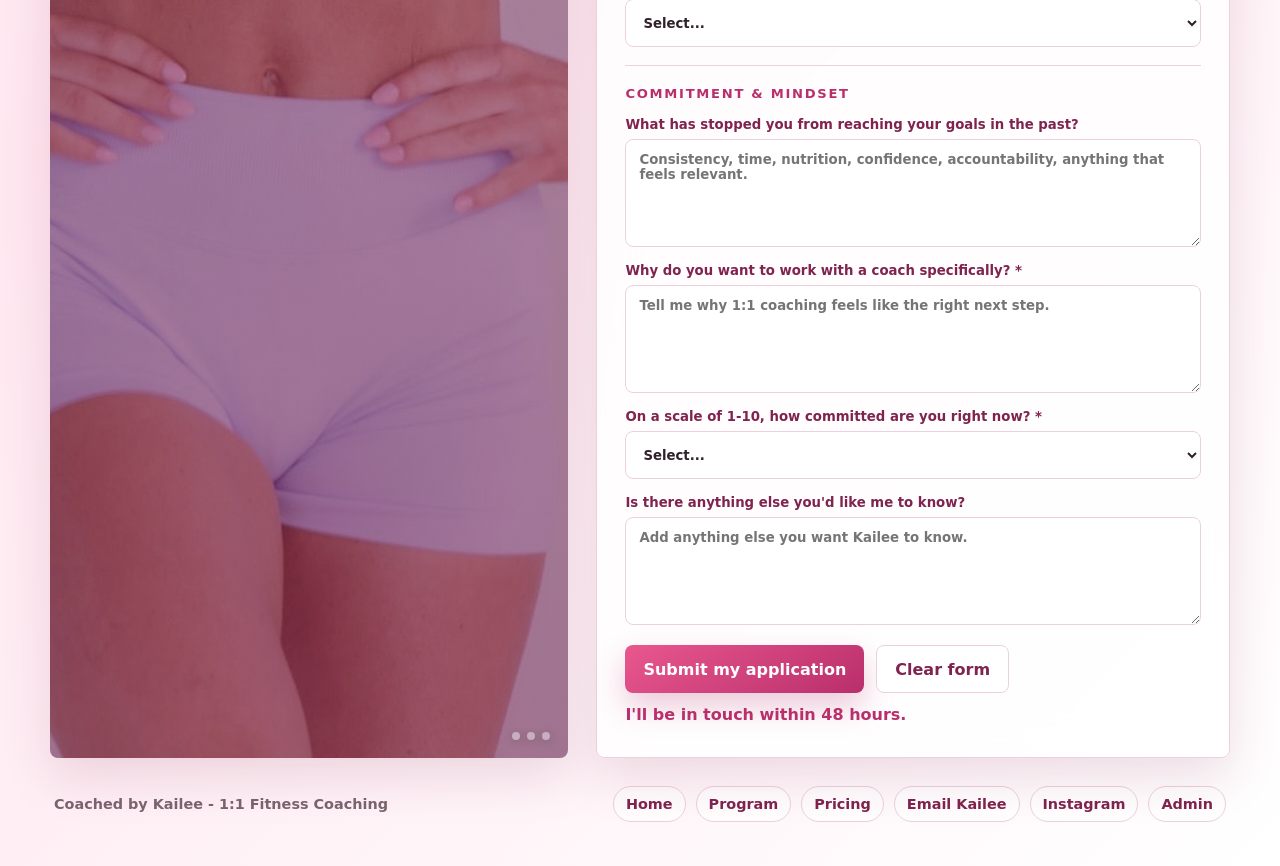
==== commit 903dbf99: "Add informational coaching pages" ====
--- a/index.html
+++ b/index.html
@@ -87,6 +87,32 @@
         font-weight: 600;
       }
 
+      .site-nav {
+        display: flex;
+        flex-wrap: wrap;
+        justify-content: flex-end;
+        gap: 8px;
+      }
+
+      .site-nav a {
+        border: 1px solid rgba(236, 209, 221, 0.9);
+        border-radius: 999px;
+        padding: 9px 12px;
+        color: var(--berry);
+        background: rgba(255, 255, 255, 0.62);
+        font-size: 0.9rem;
+        font-weight: 800;
+        text-decoration: none;
+      }
+
+      .site-nav a[aria-current="page"],
+      .site-nav a:hover,
+      .site-nav a:focus-visible {
+        border-color: var(--pink);
+        background: var(--petal);
+        outline: none;
+      }
+
       .hero {
         display: grid;
         grid-template-columns: 0.9fr 1.1fr;
@@ -793,6 +819,10 @@
           flex-direction: column;
         }
 
+        .site-nav {
+          justify-content: flex-start;
+        }
+
         .intro,
         .form-panel,
         .tracker {
@@ -915,6 +945,12 @@
             <small>1:1 Fitness Coaching</small>
           </div>
         </div>
+        <nav class="site-nav" aria-label="Main navigation">
+          <a href="home.html">Home</a>
+          <a href="program.html">Program</a>
+          <a href="pricing.html">Pricing</a>
+          <a href="index.html" aria-current="page">Apply</a>
+        </nav>
       </header>
 
       <section class="hero">
@@ -1154,6 +1190,9 @@
       <footer class="site-footer">
         <span>Coached by Kailee - 1:1 Fitness Coaching</span>
         <div class="footer-links">
+          <a href="home.html">Home</a>
+          <a href="program.html">Program</a>
+          <a href="pricing.html">Pricing</a>
           <a href="mailto:kailee.mcdonald@coachedbykailee.com?subject=Coached%20by%20Kailee%20Application">Email Kailee</a>
           <a href="https://www.instagram.com/kaileekmcdonald/" target="_blank" rel="noopener noreferrer">Instagram</a>
           <a href="https://coachedbykailee.com/admin.html">Admin</a>
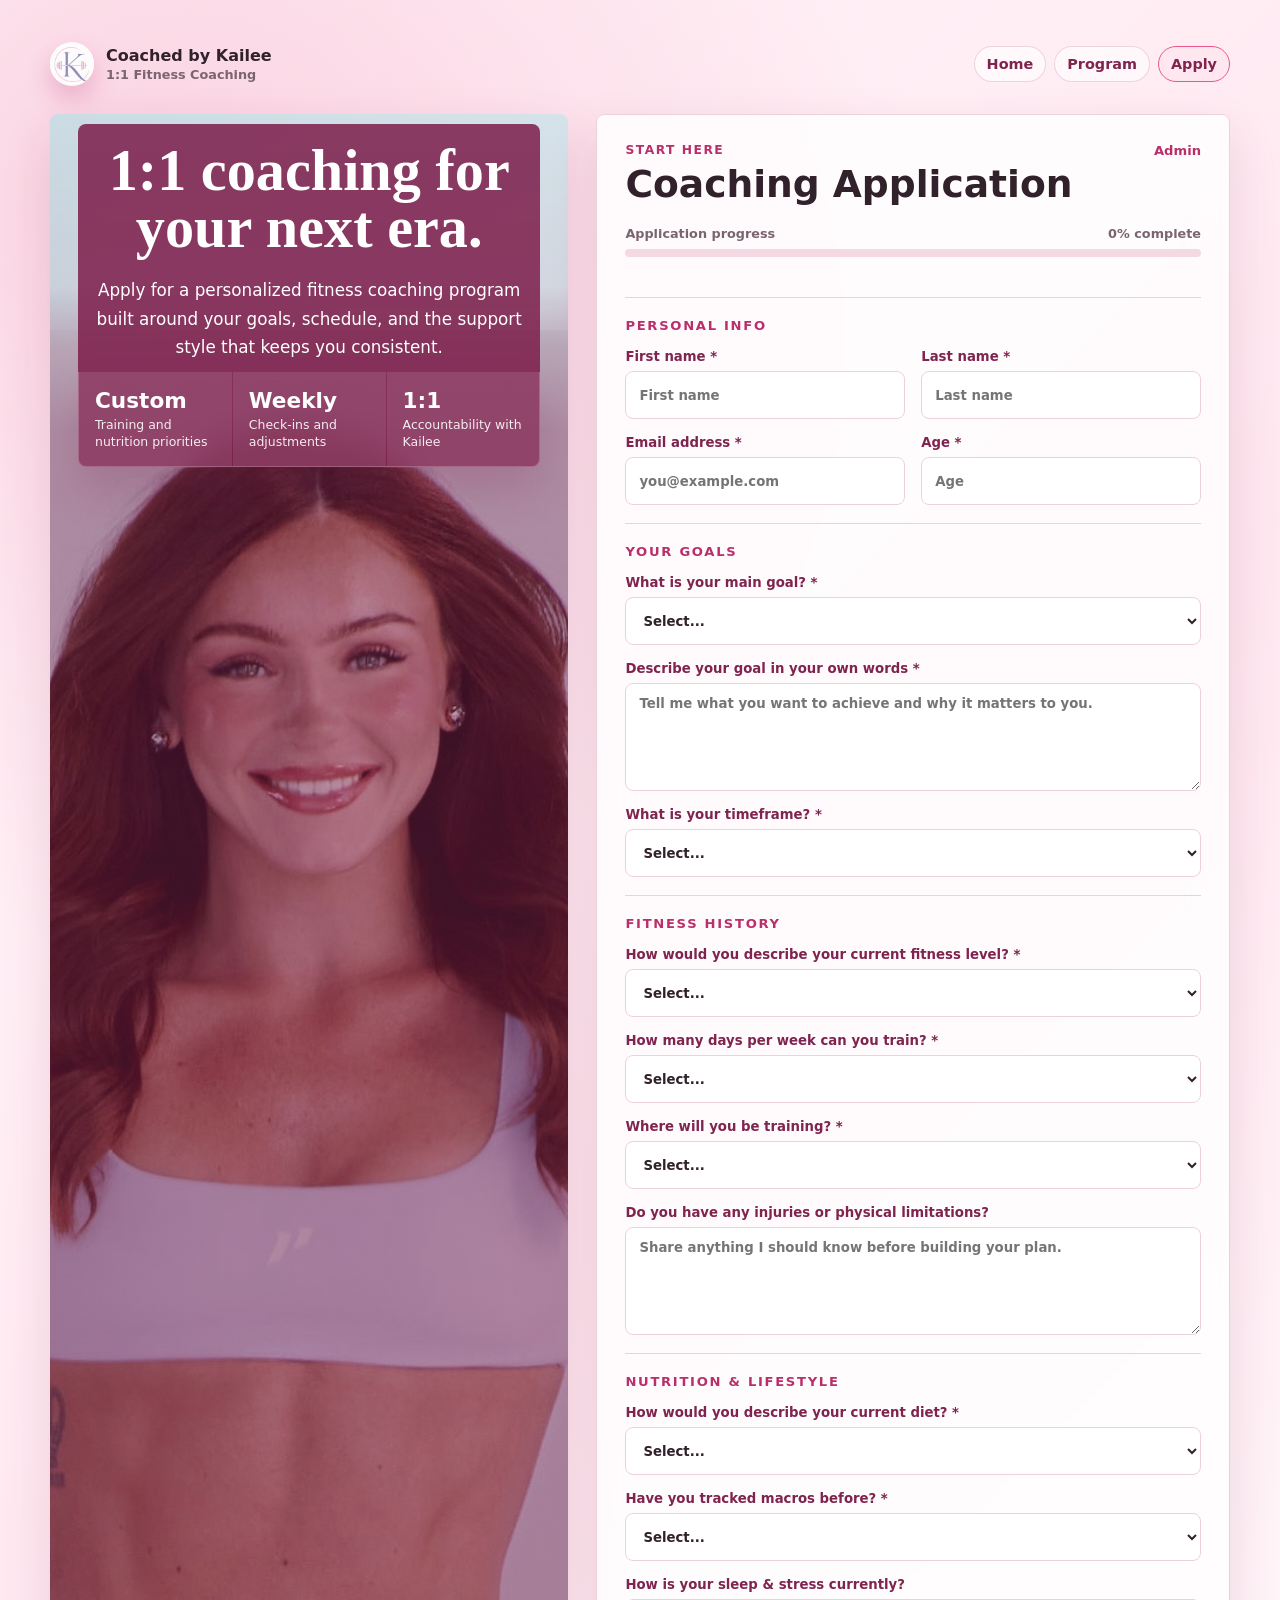
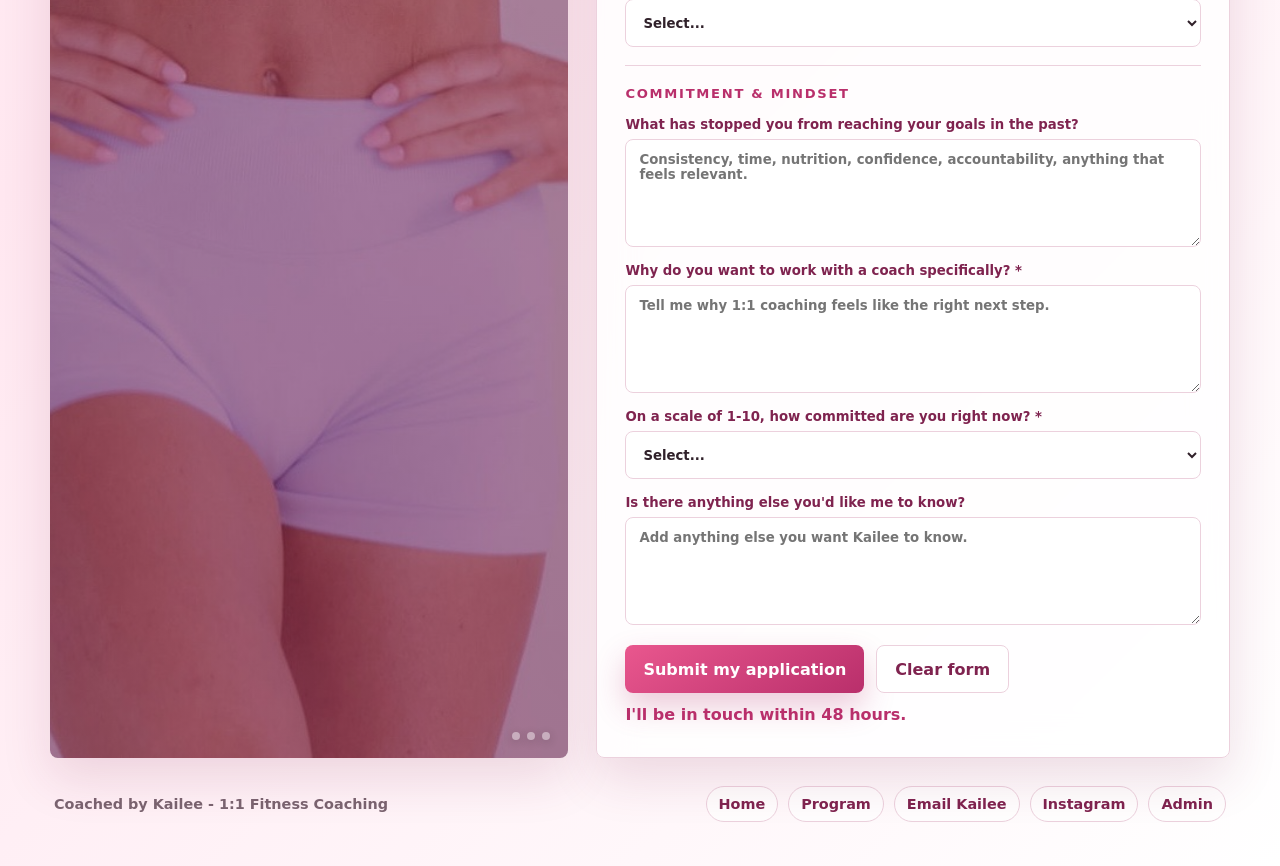
==== commit 56e483f2: "Remove pricing page" ====
--- a/index.html
+++ b/index.html
@@ -948,7 +948,6 @@
         <nav class="site-nav" aria-label="Main navigation">
           <a href="home.html">Home</a>
           <a href="program.html">Program</a>
-          <a href="pricing.html">Pricing</a>
           <a href="index.html" aria-current="page">Apply</a>
         </nav>
       </header>
@@ -1192,7 +1191,6 @@
         <div class="footer-links">
           <a href="home.html">Home</a>
           <a href="program.html">Program</a>
-          <a href="pricing.html">Pricing</a>
           <a href="mailto:kailee.mcdonald@coachedbykailee.com?subject=Coached%20by%20Kailee%20Application">Email Kailee</a>
           <a href="https://www.instagram.com/kaileekmcdonald/" target="_blank" rel="noopener noreferrer">Instagram</a>
           <a href="https://coachedbykailee.com/admin.html">Admin</a>
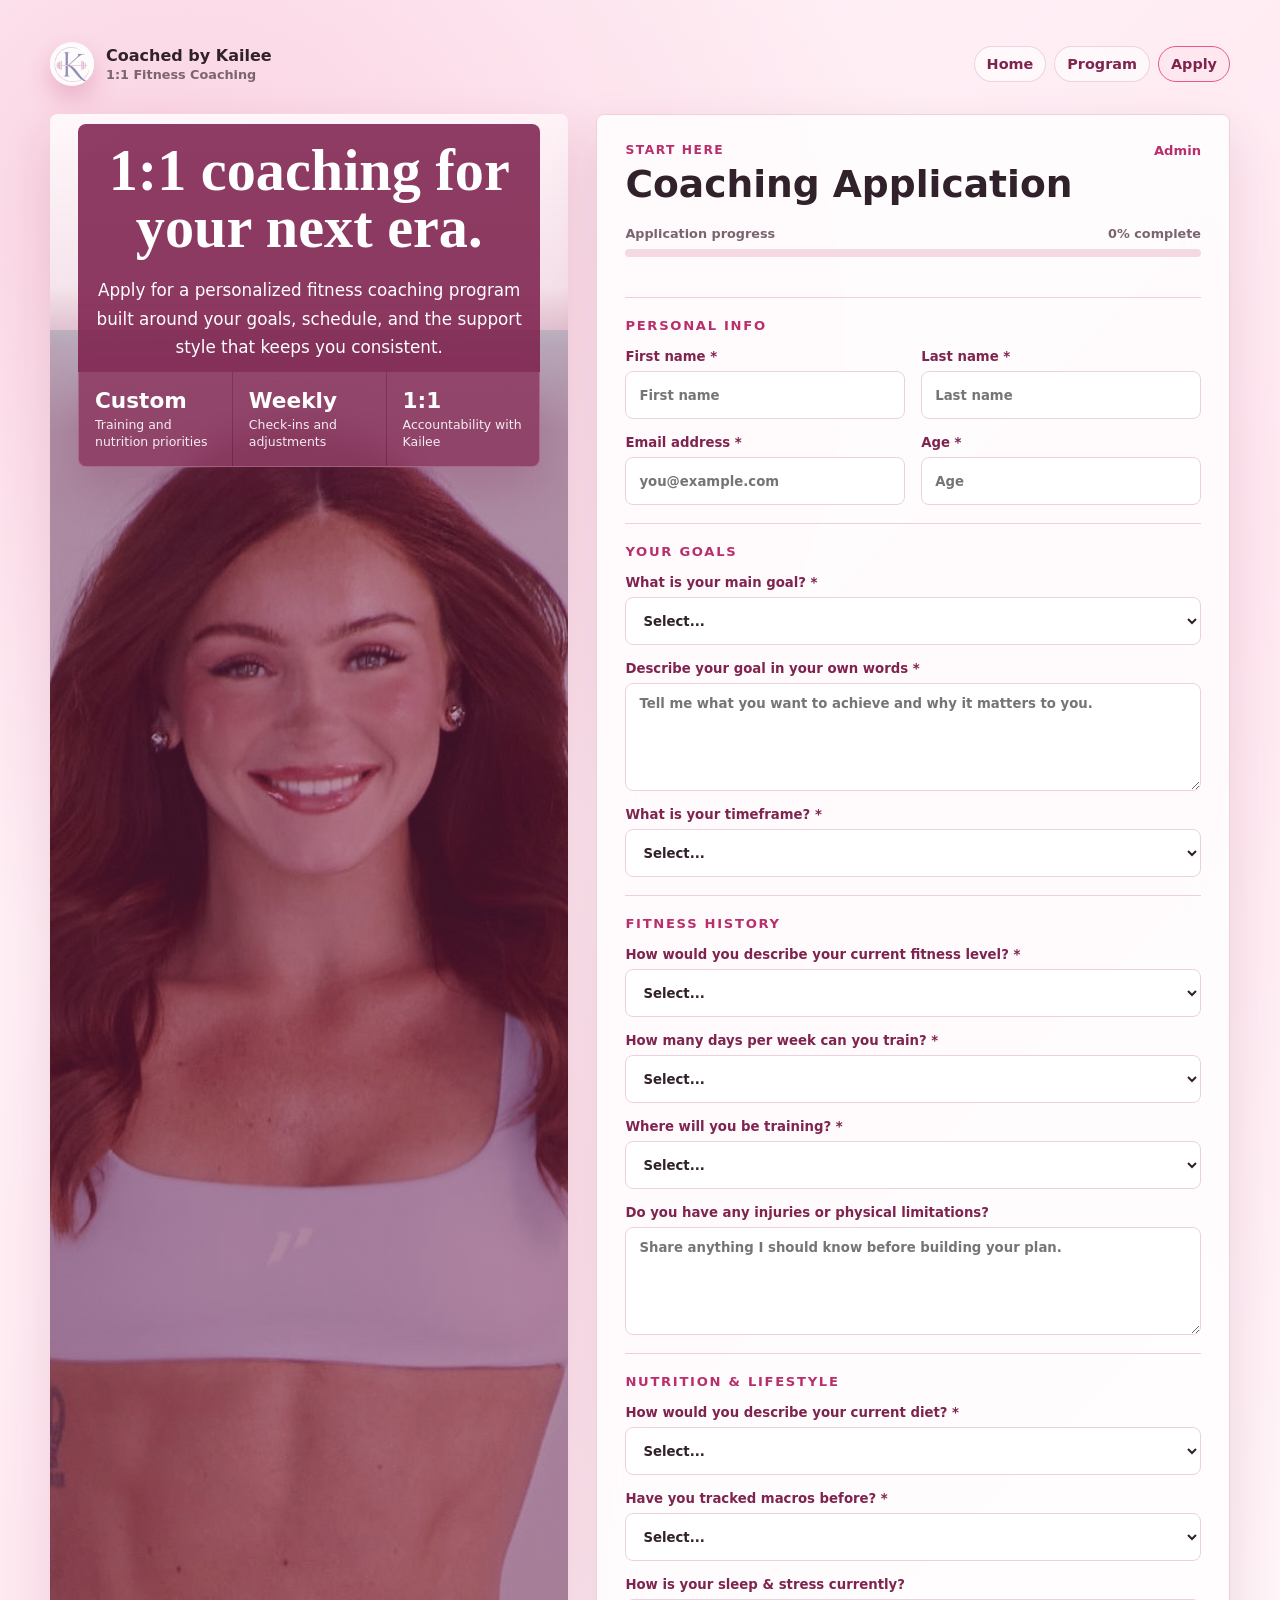
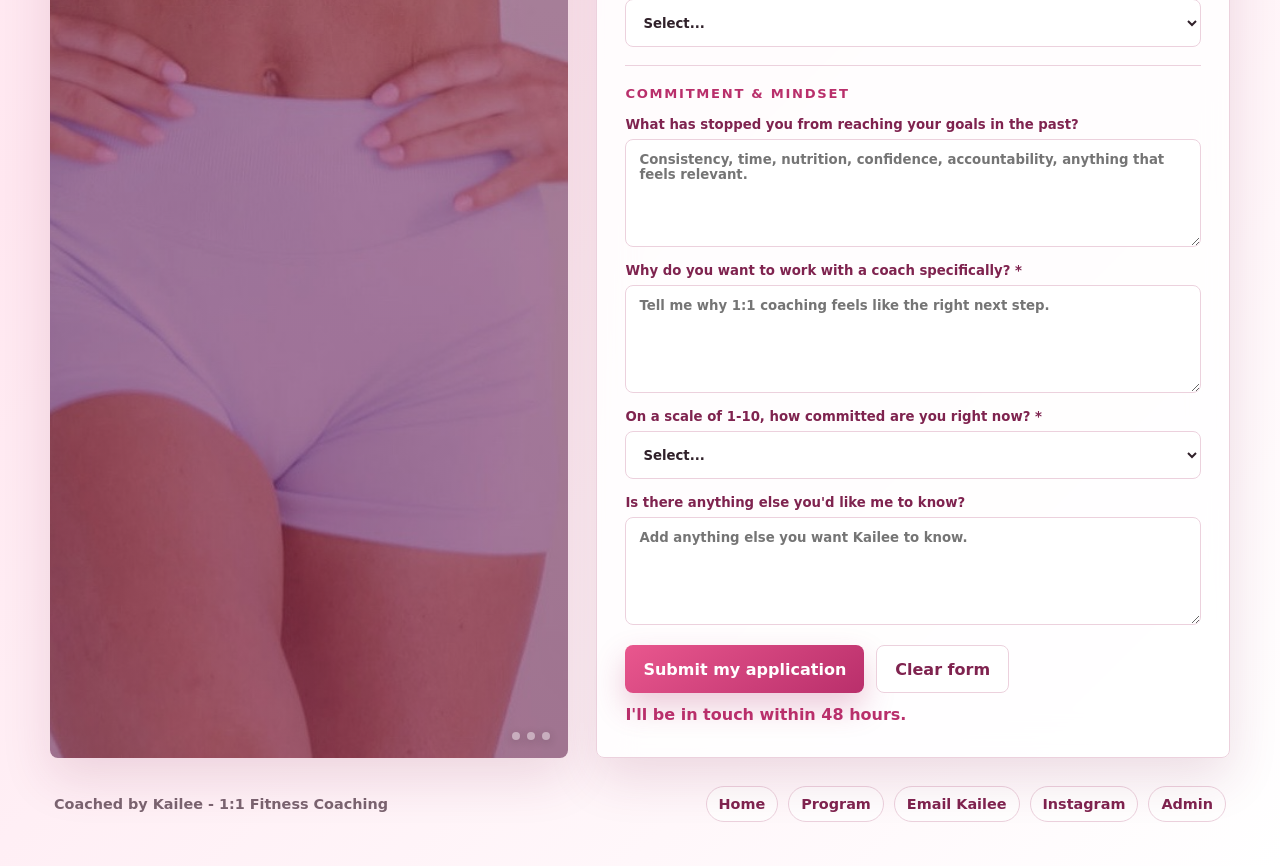
==== commit b9f5692d: "Remove gray tones from page styling" ====
--- a/index.html
+++ b/index.html
@@ -19,7 +19,7 @@
         --berry: #7f234f;
         --mint: #d8f2e6;
         --shadow: 0 20px 50px rgba(127, 35, 79, 0.14);
-        --studio-bg: linear-gradient(145deg, #cbdce4 0%, #eef4f8 48%, #e8e7ec 100%);
+        --studio-bg: linear-gradient(145deg, #fff8fb 0%, #ffe7f0 48%, #fff1f7 100%);
         --sidebar-photo: url("23018F0E-C387-4765-A971-AF0089E464F9.jpeg");
       }
 
@@ -157,7 +157,7 @@
         inset: calc(var(--sidebar-copy-height) - 28px) 0 0;
         z-index: 1;
         background:
-          linear-gradient(to bottom, #e6eef3 0, rgba(230, 238, 243, 0.88) 34px, rgba(230, 238, 243, 0) 118px),
+          linear-gradient(to bottom, #fff1f7 0, rgba(255, 241, 247, 0.88) 34px, rgba(255, 241, 247, 0) 118px),
           var(--studio-bg);
       }
 
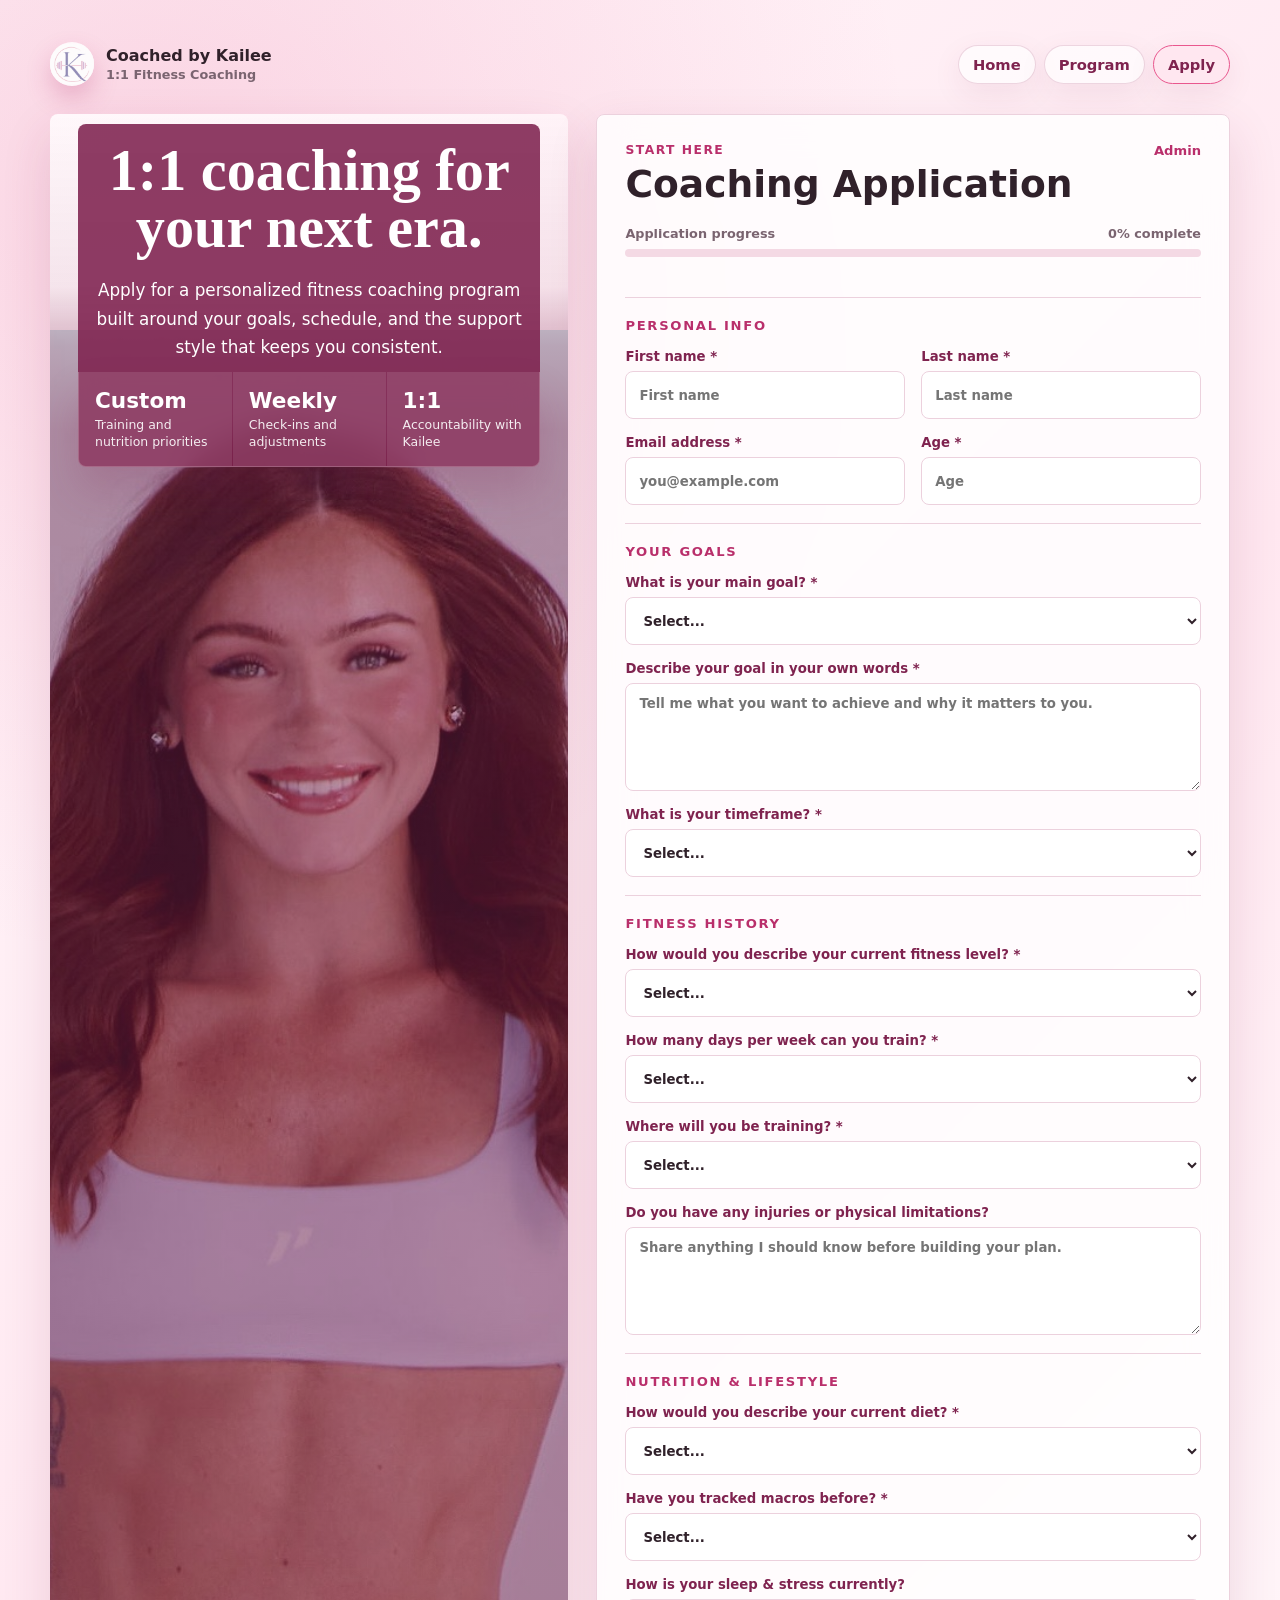
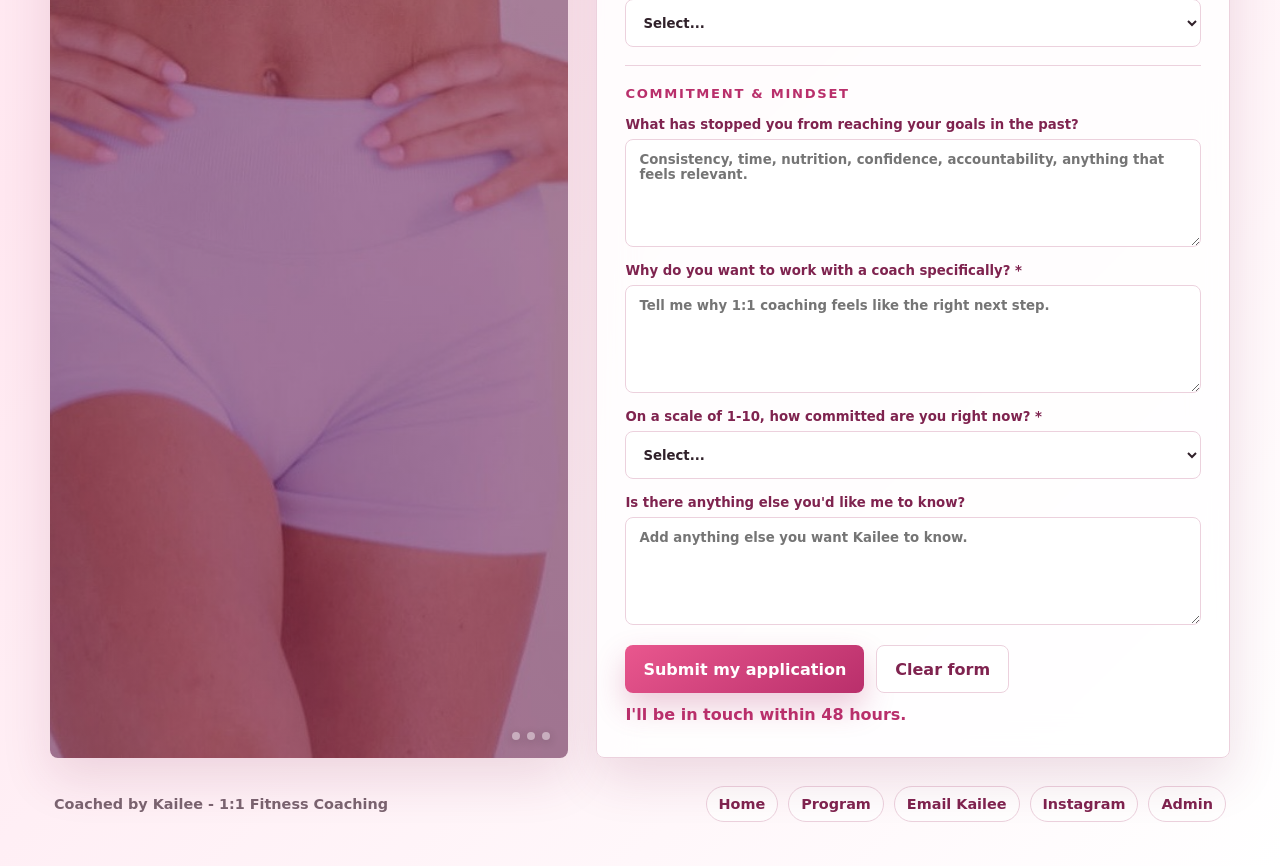
==== commit dbff4702: "Match apply page nav buttons" ====
--- a/index.html
+++ b/index.html
@@ -97,12 +97,13 @@
       .site-nav a {
         border: 1px solid rgba(236, 209, 221, 0.9);
         border-radius: 999px;
-        padding: 9px 12px;
+        padding: 10px 14px;
         color: var(--berry);
-        background: rgba(255, 255, 255, 0.62);
-        font-size: 0.9rem;
-        font-weight: 800;
+        background: rgba(255, 255, 255, 0.68);
+        font-size: 0.92rem;
+        font-weight: 850;
         text-decoration: none;
+        box-shadow: 0 10px 30px rgba(127, 35, 79, 0.08);
       }
 
       .site-nav a[aria-current="page"],
